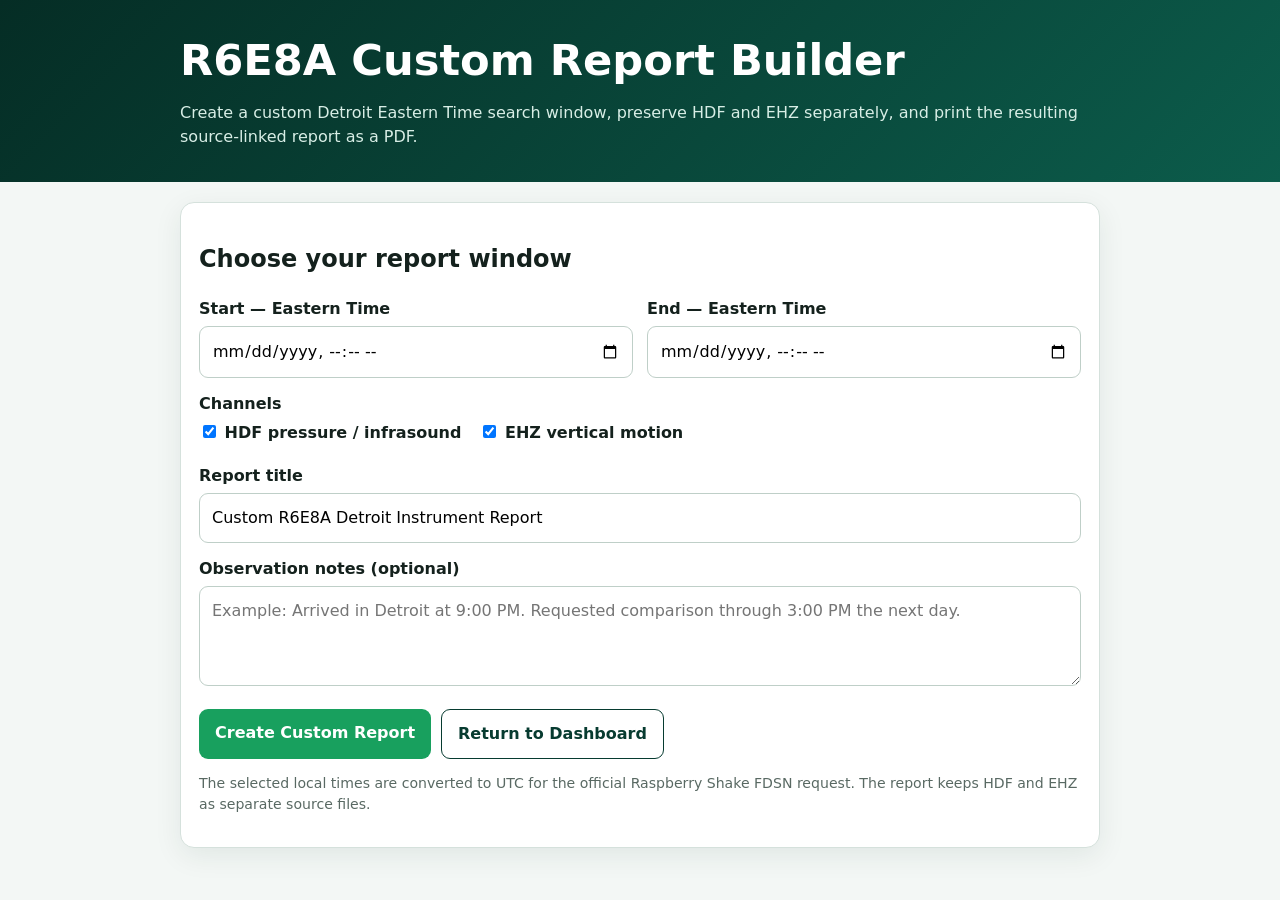
==== custom-report.html @ daba4062 "Add customizable R6E8A date-range report builder" ====
<!doctype html>
<html lang="en"><head><meta charset="utf-8"><meta name="viewport" content="width=device-width,initial-scale=1"><title>R6E8A Custom Report Builder</title>
<style>:root{--deep:#073b30;--green:#18a05e;--ink:#14211d;--paper:#f3f7f5;--line:#d5e1dc;--muted:#596963}*{box-sizing:border-box}body{margin:0;background:var(--paper);color:var(--ink);font:16px/1.5 system-ui,-apple-system,"Segoe UI",sans-serif}.wrap{width:min(920px,calc(100% - 24px));margin:auto}.hero{background:linear-gradient(135deg,#052d25,#0c5c4b);color:#fff;padding:28px 0}.hero h1{margin:0 0 8px;font-size:clamp(1.8rem,5vw,2.7rem)}.hero p{margin:5px 0;color:#d8eee6}.card{background:#fff;border:1px solid var(--line);border-radius:14px;padding:18px;margin:20px 0;box-shadow:0 8px 28px rgba(15,55,43,.08)}.grid{display:grid;grid-template-columns:1fr 1fr;gap:14px}label{display:block;font-weight:800;margin-bottom:5px}input,textarea{width:100%;padding:12px;border:1px solid #bfcfc8;border-radius:9px;font:inherit}textarea{min-height:100px}.checks{display:flex;gap:18px;flex-wrap:wrap}.checks label{font-weight:700}.checks input{width:auto}.btn{border:0;border-radius:9px;padding:12px 16px;background:var(--green);color:#fff;font:inherit;font-weight:850;cursor:pointer;text-decoration:none;display:inline-flex;justify-content:center}.btn.alt{background:#fff;color:var(--deep);border:1px solid var(--deep)}.actions{display:flex;gap:10px;flex-wrap:wrap;margin-top:16px}.result{display:none}.result.show{display:block}.meta{display:grid;grid-template-columns:repeat(2,1fr);gap:10px}.meta div{padding:12px;background:#f6faf8;border:1px solid var(--line);border-radius:9px}.links a{display:block;margin:8px 0;color:#0b6658;font-weight:750;overflow-wrap:anywhere}.note{font-size:.88rem;color:var(--muted)}@media(max-width:650px){.grid,.meta{grid-template-columns:1fr}.btn{width:100%}}@media print{body{background:#fff}.hero{background:#fff;color:#000;padding:0}.hero p{color:#333}.builder,.no-print{display:none!important}.card{box-shadow:none;border:1px solid #aaa;margin:12px 0}.result{display:block}.wrap{width:100%}}</style></head>
<body><header class="hero"><div class="wrap"><h1>R6E8A Custom Report Builder</h1><p>Create a custom Detroit Eastern Time search window, preserve HDF and EHZ separately, and print the resulting source-linked report as a PDF.</p></div></header><main class="wrap">
<section class="card builder"><h2>Choose your report window</h2><div class="grid"><div><label for="start">Start — Eastern Time</label><input id="start" type="datetime-local"></div><div><label for="end">End — Eastern Time</label><input id="end" type="datetime-local"></div></div><div style="margin-top:14px"><label>Channels</label><div class="checks"><label><input id="hdf" type="checkbox" checked> HDF pressure / infrasound</label><label><input id="ehz" type="checkbox" checked> EHZ vertical motion</label></div></div><div style="margin-top:14px"><label for="title">Report title</label><input id="title" value="Custom R6E8A Detroit Instrument Report"></div><div style="margin-top:14px"><label for="notes">Observation notes (optional)</label><textarea id="notes" placeholder="Example: Arrived in Detroit at 9:00 PM. Requested comparison through 3:00 PM the next day."></textarea></div><div class="actions"><button class="btn" id="generate">Create Custom Report</button><a class="btn alt" href="./latest.html">Return to Dashboard</a></div><p class="note">The selected local times are converted to UTC for the official Raspberry Shake FDSN request. The report keeps HDF and EHZ as separate source files.</p></section>
<section id="result" class="result"><article class="card"><div style="font-size:.76rem;text-transform:uppercase;letter-spacing:.1em;font-weight:850;color:#0f766e">Unit 2709 · Station AM.R6E8A.00</div><h1 id="rTitle"></h1><div class="meta"><div><strong>Start — Eastern</strong><br><span id="rStart"></span></div><div><strong>End — Eastern</strong><br><span id="rEnd"></span></div><div><strong>Duration</strong><br><span id="rDuration"></span></div><div><strong>Channels</strong><br><span id="rChannels"></span></div></div><h2>Resident observation notes</h2><p id="rNotes"></p><h2>Official FDSN source requests</h2><div class="links" id="sourceLinks"></div><p class="note">* This Data may lag. For personal verification, data can be found through Raspberry Shake FDSN. Missing or pending samples are not treated as zero. This source-linked report identifies the requested interval and preserves the official waveform query; numerical waveform statistics require the corresponding MiniSEED files to be processed.</p><div class="actions no-print"><button class="btn" onclick="window.print()">Print / Save Custom PDF</button><button class="btn alt" onclick="document.getElementById('result').classList.remove('show');window.scrollTo({top:0,behavior:'smooth'})">Change Search</button></div></article></section>
</main><script>
const TZ='America/New_York';
function easternToUtc(value){if(!value)return null;const [d,t]=value.split('T');const [y,m,day]=d.split('-').map(Number);const [hh,mm]=t.split(':').map(Number);const desired=Date.UTC(y,m-1,day,hh,mm,0);let guess=desired;const fmt=new Intl.DateTimeFormat('en-US',{timeZone:TZ,year:'numeric',month:'2-digit',day:'2-digit',hour:'2-digit',minute:'2-digit',second:'2-digit',hourCycle:'h23'});for(let i=0;i<4;i++){const p=Object.fromEntries(fmt.formatToParts(new Date(guess)).filter(x=>x.type!=='literal').map(x=>[x.type,Number(x.value)]));const shown=Date.UTC(p.year,p.month-1,p.day,p.hour,p.minute,p.second);guess+=desired-shown;}return new Date(guess)}
function fmtEastern(date){return new Intl.DateTimeFormat('en-US',{timeZone:TZ,dateStyle:'long',timeStyle:'short'}).format(date)+' ET'}
function isoFdsn(date){return date.toISOString().replace('.000Z','')}
function query(channel,start,end){const u=new URL('https://data.raspberryshake.org/fdsnws/dataselect/1/query');u.search=new URLSearchParams({net:'AM',sta:'R6E8A',loc:'00',cha:channel,starttime:isoFdsn(start),endtime:isoFdsn(end)});return u.toString()}
document.getElementById('generate').addEventListener('click',()=>{const s=easternToUtc(document.getElementById('start').value),e=easternToUtc(document.getElementById('end').value);if(!s||!e||e<=s){alert('Select a valid Eastern Time start and end.');return}const chans=[];if(document.getElementById('hdf').checked)chans.push('HDF');if(document.getElementById('ehz').checked)chans.push('EHZ');if(!chans.length){alert('Select at least one channel.');return}document.getElementById('rTitle').textContent=document.getElementById('title').value.trim()||'Custom R6E8A Detroit Instrument Report';document.getElementById('rStart').textContent=fmtEastern(s);document.getElementById('rEnd').textContent=fmtEastern(e);const mins=Math.round((e-s)/60000);document.getElementById('rDuration').textContent=`${Math.floor(mins/60)} hr ${mins%60} min`;document.getElementById('rChannels').textContent=chans.join(' and ')+' — evaluated separately';document.getElementById('rNotes').textContent=document.getElementById('notes').value.trim()||'No observation notes entered.';const links=document.getElementById('sourceLinks');links.innerHTML='';chans.forEach(c=>{const a=document.createElement('a');a.href=query(c,s,e);a.target='_blank';a.rel='noopener';a.download=`AM.R6E8A.00.${c}.${isoFdsn(s)}_${isoFdsn(e)}.mseed`;a.textContent=`Download official ${c} MiniSEED for this interval`;links.appendChild(a)});document.getElementById('result').classList.add('show');document.getElementById('result').scrollIntoView({behavior:'smooth'})});
</script></body></html>
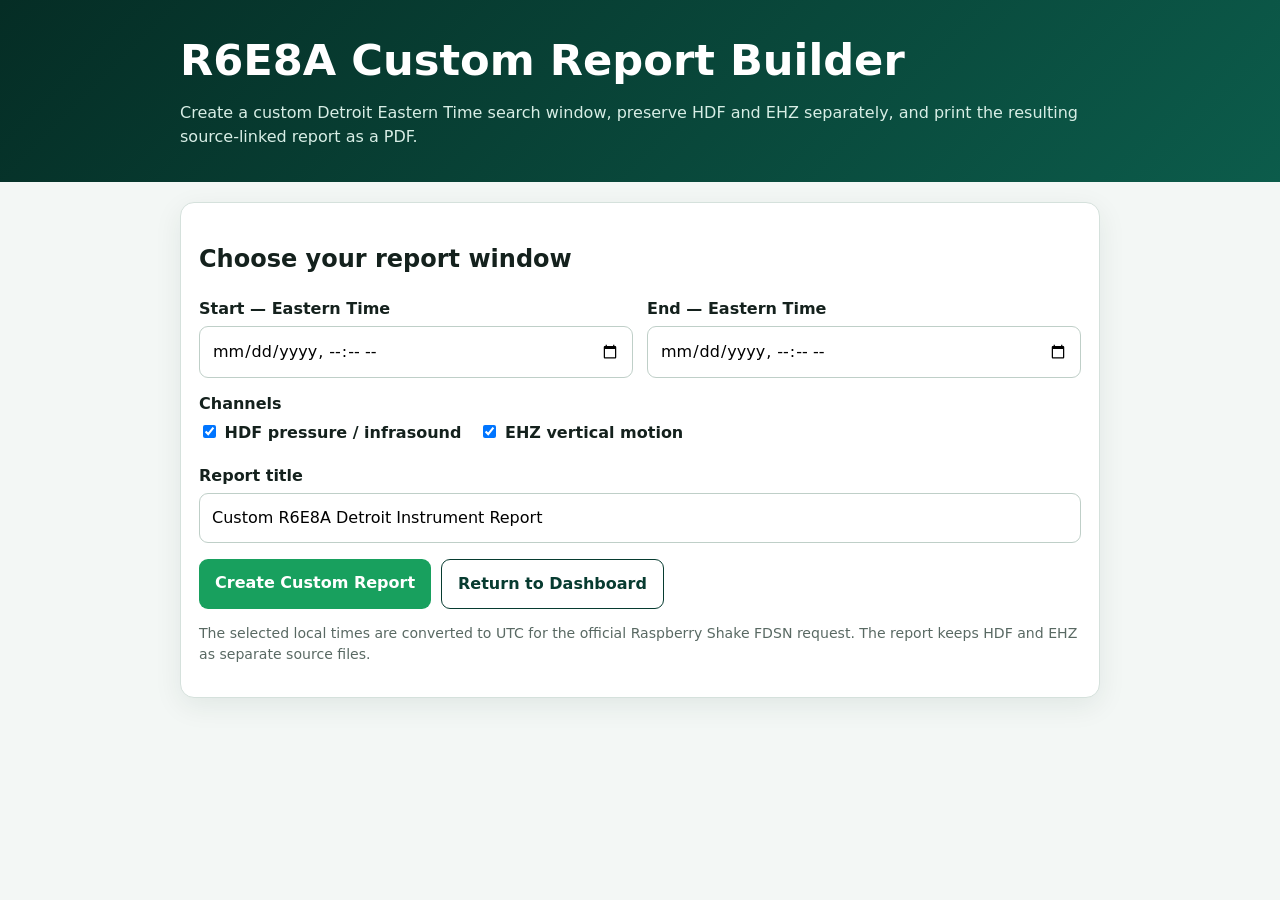
==== commit cb65821a: "Remove observational notes from custom R6E8A reports" ====
--- a/custom-report.html
+++ b/custom-report.html
@@ -1,14 +1,14 @@
 <!doctype html>
 <html lang="en"><head><meta charset="utf-8"><meta name="viewport" content="width=device-width,initial-scale=1"><title>R6E8A Custom Report Builder</title>
-<style>:root{--deep:#073b30;--green:#18a05e;--ink:#14211d;--paper:#f3f7f5;--line:#d5e1dc;--muted:#596963}*{box-sizing:border-box}body{margin:0;background:var(--paper);color:var(--ink);font:16px/1.5 system-ui,-apple-system,"Segoe UI",sans-serif}.wrap{width:min(920px,calc(100% - 24px));margin:auto}.hero{background:linear-gradient(135deg,#052d25,#0c5c4b);color:#fff;padding:28px 0}.hero h1{margin:0 0 8px;font-size:clamp(1.8rem,5vw,2.7rem)}.hero p{margin:5px 0;color:#d8eee6}.card{background:#fff;border:1px solid var(--line);border-radius:14px;padding:18px;margin:20px 0;box-shadow:0 8px 28px rgba(15,55,43,.08)}.grid{display:grid;grid-template-columns:1fr 1fr;gap:14px}label{display:block;font-weight:800;margin-bottom:5px}input,textarea{width:100%;padding:12px;border:1px solid #bfcfc8;border-radius:9px;font:inherit}textarea{min-height:100px}.checks{display:flex;gap:18px;flex-wrap:wrap}.checks label{font-weight:700}.checks input{width:auto}.btn{border:0;border-radius:9px;padding:12px 16px;background:var(--green);color:#fff;font:inherit;font-weight:850;cursor:pointer;text-decoration:none;display:inline-flex;justify-content:center}.btn.alt{background:#fff;color:var(--deep);border:1px solid var(--deep)}.actions{display:flex;gap:10px;flex-wrap:wrap;margin-top:16px}.result{display:none}.result.show{display:block}.meta{display:grid;grid-template-columns:repeat(2,1fr);gap:10px}.meta div{padding:12px;background:#f6faf8;border:1px solid var(--line);border-radius:9px}.links a{display:block;margin:8px 0;color:#0b6658;font-weight:750;overflow-wrap:anywhere}.note{font-size:.88rem;color:var(--muted)}@media(max-width:650px){.grid,.meta{grid-template-columns:1fr}.btn{width:100%}}@media print{body{background:#fff}.hero{background:#fff;color:#000;padding:0}.hero p{color:#333}.builder,.no-print{display:none!important}.card{box-shadow:none;border:1px solid #aaa;margin:12px 0}.result{display:block}.wrap{width:100%}}</style></head>
+<style>:root{--deep:#073b30;--green:#18a05e;--ink:#14211d;--paper:#f3f7f5;--line:#d5e1dc;--muted:#596963}*{box-sizing:border-box}body{margin:0;background:var(--paper);color:var(--ink);font:16px/1.5 system-ui,-apple-system,"Segoe UI",sans-serif}.wrap{width:min(920px,calc(100% - 24px));margin:auto}.hero{background:linear-gradient(135deg,#052d25,#0c5c4b);color:#fff;padding:28px 0}.hero h1{margin:0 0 8px;font-size:clamp(1.8rem,5vw,2.7rem)}.hero p{margin:5px 0;color:#d8eee6}.card{background:#fff;border:1px solid var(--line);border-radius:14px;padding:18px;margin:20px 0;box-shadow:0 8px 28px rgba(15,55,43,.08)}.grid{display:grid;grid-template-columns:1fr 1fr;gap:14px}label{display:block;font-weight:800;margin-bottom:5px}input{width:100%;padding:12px;border:1px solid #bfcfc8;border-radius:9px;font:inherit}.checks{display:flex;gap:18px;flex-wrap:wrap}.checks label{font-weight:700}.checks input{width:auto}.btn{border:0;border-radius:9px;padding:12px 16px;background:var(--green);color:#fff;font:inherit;font-weight:850;cursor:pointer;text-decoration:none;display:inline-flex;justify-content:center}.btn.alt{background:#fff;color:var(--deep);border:1px solid var(--deep)}.actions{display:flex;gap:10px;flex-wrap:wrap;margin-top:16px}.result{display:none}.result.show{display:block}.meta{display:grid;grid-template-columns:repeat(2,1fr);gap:10px}.meta div{padding:12px;background:#f6faf8;border:1px solid var(--line);border-radius:9px}.links a{display:block;margin:8px 0;color:#0b6658;font-weight:750;overflow-wrap:anywhere}.note{font-size:.88rem;color:var(--muted)}@media(max-width:650px){.grid,.meta{grid-template-columns:1fr}.btn{width:100%}}@media print{body{background:#fff}.hero{background:#fff;color:#000;padding:0}.hero p{color:#333}.builder,.no-print{display:none!important}.card{box-shadow:none;border:1px solid #aaa;margin:12px 0}.result{display:block}.wrap{width:100%}}</style></head>
 <body><header class="hero"><div class="wrap"><h1>R6E8A Custom Report Builder</h1><p>Create a custom Detroit Eastern Time search window, preserve HDF and EHZ separately, and print the resulting source-linked report as a PDF.</p></div></header><main class="wrap">
-<section class="card builder"><h2>Choose your report window</h2><div class="grid"><div><label for="start">Start — Eastern Time</label><input id="start" type="datetime-local"></div><div><label for="end">End — Eastern Time</label><input id="end" type="datetime-local"></div></div><div style="margin-top:14px"><label>Channels</label><div class="checks"><label><input id="hdf" type="checkbox" checked> HDF pressure / infrasound</label><label><input id="ehz" type="checkbox" checked> EHZ vertical motion</label></div></div><div style="margin-top:14px"><label for="title">Report title</label><input id="title" value="Custom R6E8A Detroit Instrument Report"></div><div style="margin-top:14px"><label for="notes">Observation notes (optional)</label><textarea id="notes" placeholder="Example: Arrived in Detroit at 9:00 PM. Requested comparison through 3:00 PM the next day."></textarea></div><div class="actions"><button class="btn" id="generate">Create Custom Report</button><a class="btn alt" href="./latest.html">Return to Dashboard</a></div><p class="note">The selected local times are converted to UTC for the official Raspberry Shake FDSN request. The report keeps HDF and EHZ as separate source files.</p></section>
-<section id="result" class="result"><article class="card"><div style="font-size:.76rem;text-transform:uppercase;letter-spacing:.1em;font-weight:850;color:#0f766e">Unit 2709 · Station AM.R6E8A.00</div><h1 id="rTitle"></h1><div class="meta"><div><strong>Start — Eastern</strong><br><span id="rStart"></span></div><div><strong>End — Eastern</strong><br><span id="rEnd"></span></div><div><strong>Duration</strong><br><span id="rDuration"></span></div><div><strong>Channels</strong><br><span id="rChannels"></span></div></div><h2>Resident observation notes</h2><p id="rNotes"></p><h2>Official FDSN source requests</h2><div class="links" id="sourceLinks"></div><p class="note">* This Data may lag. For personal verification, data can be found through Raspberry Shake FDSN. Missing or pending samples are not treated as zero. This source-linked report identifies the requested interval and preserves the official waveform query; numerical waveform statistics require the corresponding MiniSEED files to be processed.</p><div class="actions no-print"><button class="btn" onclick="window.print()">Print / Save Custom PDF</button><button class="btn alt" onclick="document.getElementById('result').classList.remove('show');window.scrollTo({top:0,behavior:'smooth'})">Change Search</button></div></article></section>
+<section class="card builder"><h2>Choose your report window</h2><div class="grid"><div><label for="start">Start — Eastern Time</label><input id="start" type="datetime-local"></div><div><label for="end">End — Eastern Time</label><input id="end" type="datetime-local"></div></div><div style="margin-top:14px"><label>Channels</label><div class="checks"><label><input id="hdf" type="checkbox" checked> HDF pressure / infrasound</label><label><input id="ehz" type="checkbox" checked> EHZ vertical motion</label></div></div><div style="margin-top:14px"><label for="title">Report title</label><input id="title" value="Custom R6E8A Detroit Instrument Report"></div><div class="actions"><button class="btn" id="generate">Create Custom Report</button><a class="btn alt" href="./latest.html">Return to Dashboard</a></div><p class="note">The selected local times are converted to UTC for the official Raspberry Shake FDSN request. The report keeps HDF and EHZ as separate source files.</p></section>
+<section id="result" class="result"><article class="card"><div style="font-size:.76rem;text-transform:uppercase;letter-spacing:.1em;font-weight:850;color:#0f766e">Unit 2709 · Station AM.R6E8A.00</div><h1 id="rTitle"></h1><div class="meta"><div><strong>Start — Eastern</strong><br><span id="rStart"></span></div><div><strong>End — Eastern</strong><br><span id="rEnd"></span></div><div><strong>Duration</strong><br><span id="rDuration"></span></div><div><strong>Channels</strong><br><span id="rChannels"></span></div></div><h2>Official FDSN source requests</h2><div class="links" id="sourceLinks"></div><p class="note">* This Data may lag. For personal verification, data can be found through Raspberry Shake FDSN. Missing or pending samples are not treated as zero. This source-linked report identifies the requested interval and preserves the official waveform query; numerical waveform statistics require the corresponding MiniSEED files to be processed.</p><div class="actions no-print"><button class="btn" onclick="window.print()">Print / Save Custom PDF</button><button class="btn alt" onclick="document.getElementById('result').classList.remove('show');window.scrollTo({top:0,behavior:'smooth'})">Change Search</button></div></article></section>
 </main><script>
 const TZ='America/New_York';
 function easternToUtc(value){if(!value)return null;const [d,t]=value.split('T');const [y,m,day]=d.split('-').map(Number);const [hh,mm]=t.split(':').map(Number);const desired=Date.UTC(y,m-1,day,hh,mm,0);let guess=desired;const fmt=new Intl.DateTimeFormat('en-US',{timeZone:TZ,year:'numeric',month:'2-digit',day:'2-digit',hour:'2-digit',minute:'2-digit',second:'2-digit',hourCycle:'h23'});for(let i=0;i<4;i++){const p=Object.fromEntries(fmt.formatToParts(new Date(guess)).filter(x=>x.type!=='literal').map(x=>[x.type,Number(x.value)]));const shown=Date.UTC(p.year,p.month-1,p.day,p.hour,p.minute,p.second);guess+=desired-shown;}return new Date(guess)}
 function fmtEastern(date){return new Intl.DateTimeFormat('en-US',{timeZone:TZ,dateStyle:'long',timeStyle:'short'}).format(date)+' ET'}
 function isoFdsn(date){return date.toISOString().replace('.000Z','')}
 function query(channel,start,end){const u=new URL('https://data.raspberryshake.org/fdsnws/dataselect/1/query');u.search=new URLSearchParams({net:'AM',sta:'R6E8A',loc:'00',cha:channel,starttime:isoFdsn(start),endtime:isoFdsn(end)});return u.toString()}
-document.getElementById('generate').addEventListener('click',()=>{const s=easternToUtc(document.getElementById('start').value),e=easternToUtc(document.getElementById('end').value);if(!s||!e||e<=s){alert('Select a valid Eastern Time start and end.');return}const chans=[];if(document.getElementById('hdf').checked)chans.push('HDF');if(document.getElementById('ehz').checked)chans.push('EHZ');if(!chans.length){alert('Select at least one channel.');return}document.getElementById('rTitle').textContent=document.getElementById('title').value.trim()||'Custom R6E8A Detroit Instrument Report';document.getElementById('rStart').textContent=fmtEastern(s);document.getElementById('rEnd').textContent=fmtEastern(e);const mins=Math.round((e-s)/60000);document.getElementById('rDuration').textContent=`${Math.floor(mins/60)} hr ${mins%60} min`;document.getElementById('rChannels').textContent=chans.join(' and ')+' — evaluated separately';document.getElementById('rNotes').textContent=document.getElementById('notes').value.trim()||'No observation notes entered.';const links=document.getElementById('sourceLinks');links.innerHTML='';chans.forEach(c=>{const a=document.createElement('a');a.href=query(c,s,e);a.target='_blank';a.rel='noopener';a.download=`AM.R6E8A.00.${c}.${isoFdsn(s)}_${isoFdsn(e)}.mseed`;a.textContent=`Download official ${c} MiniSEED for this interval`;links.appendChild(a)});document.getElementById('result').classList.add('show');document.getElementById('result').scrollIntoView({behavior:'smooth'})});
+document.getElementById('generate').addEventListener('click',()=>{const s=easternToUtc(document.getElementById('start').value),e=easternToUtc(document.getElementById('end').value);if(!s||!e||e<=s){alert('Select a valid Eastern Time start and end.');return}const chans=[];if(document.getElementById('hdf').checked)chans.push('HDF');if(document.getElementById('ehz').checked)chans.push('EHZ');if(!chans.length){alert('Select at least one channel.');return}document.getElementById('rTitle').textContent=document.getElementById('title').value.trim()||'Custom R6E8A Detroit Instrument Report';document.getElementById('rStart').textContent=fmtEastern(s);document.getElementById('rEnd').textContent=fmtEastern(e);const mins=Math.round((e-s)/60000);document.getElementById('rDuration').textContent=`${Math.floor(mins/60)} hr ${mins%60} min`;document.getElementById('rChannels').textContent=chans.join(' and ')+' — evaluated separately';const links=document.getElementById('sourceLinks');links.innerHTML='';chans.forEach(c=>{const a=document.createElement('a');a.href=query(c,s,e);a.target='_blank';a.rel='noopener';a.download=`AM.R6E8A.00.${c}.${isoFdsn(s)}_${isoFdsn(e)}.mseed`;a.textContent=`Download official ${c} MiniSEED for this interval`;links.appendChild(a)});document.getElementById('result').classList.add('show');document.getElementById('result').scrollIntoView({behavior:'smooth'})});
 </script></body></html>
